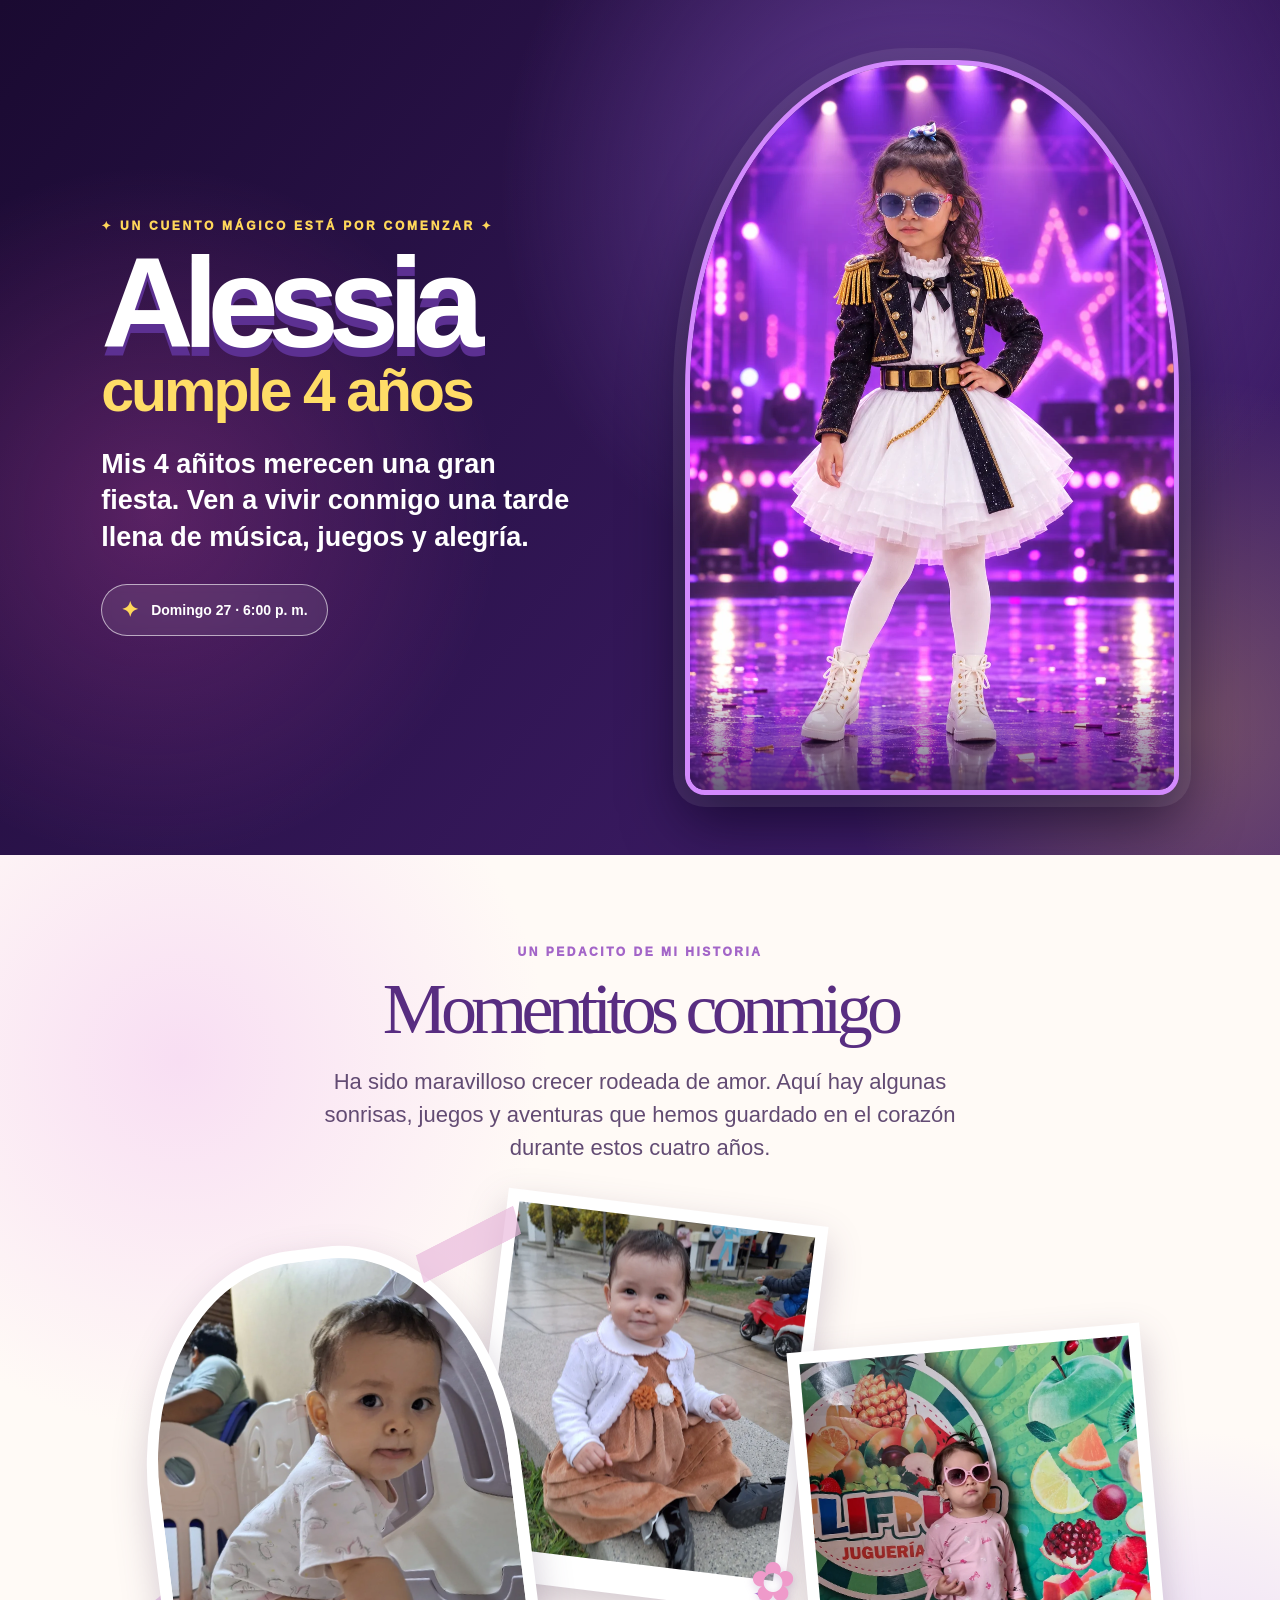
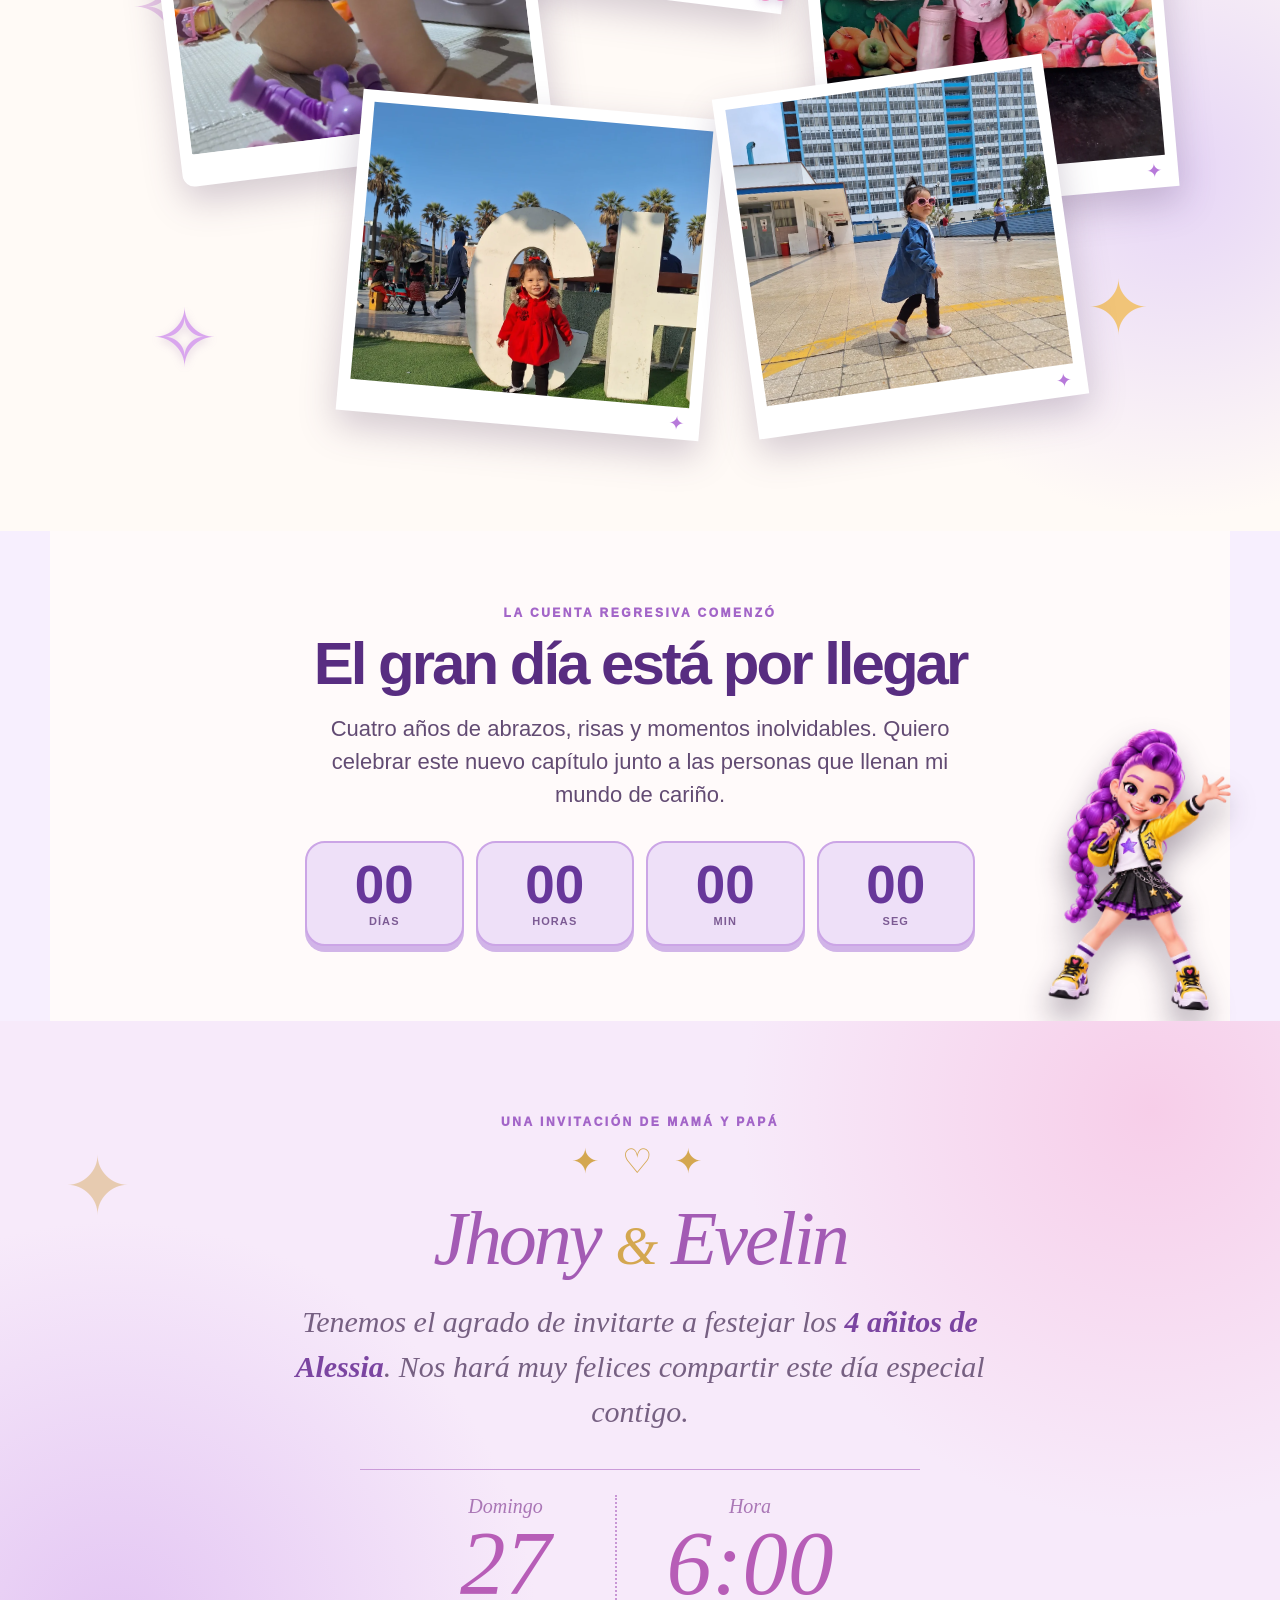
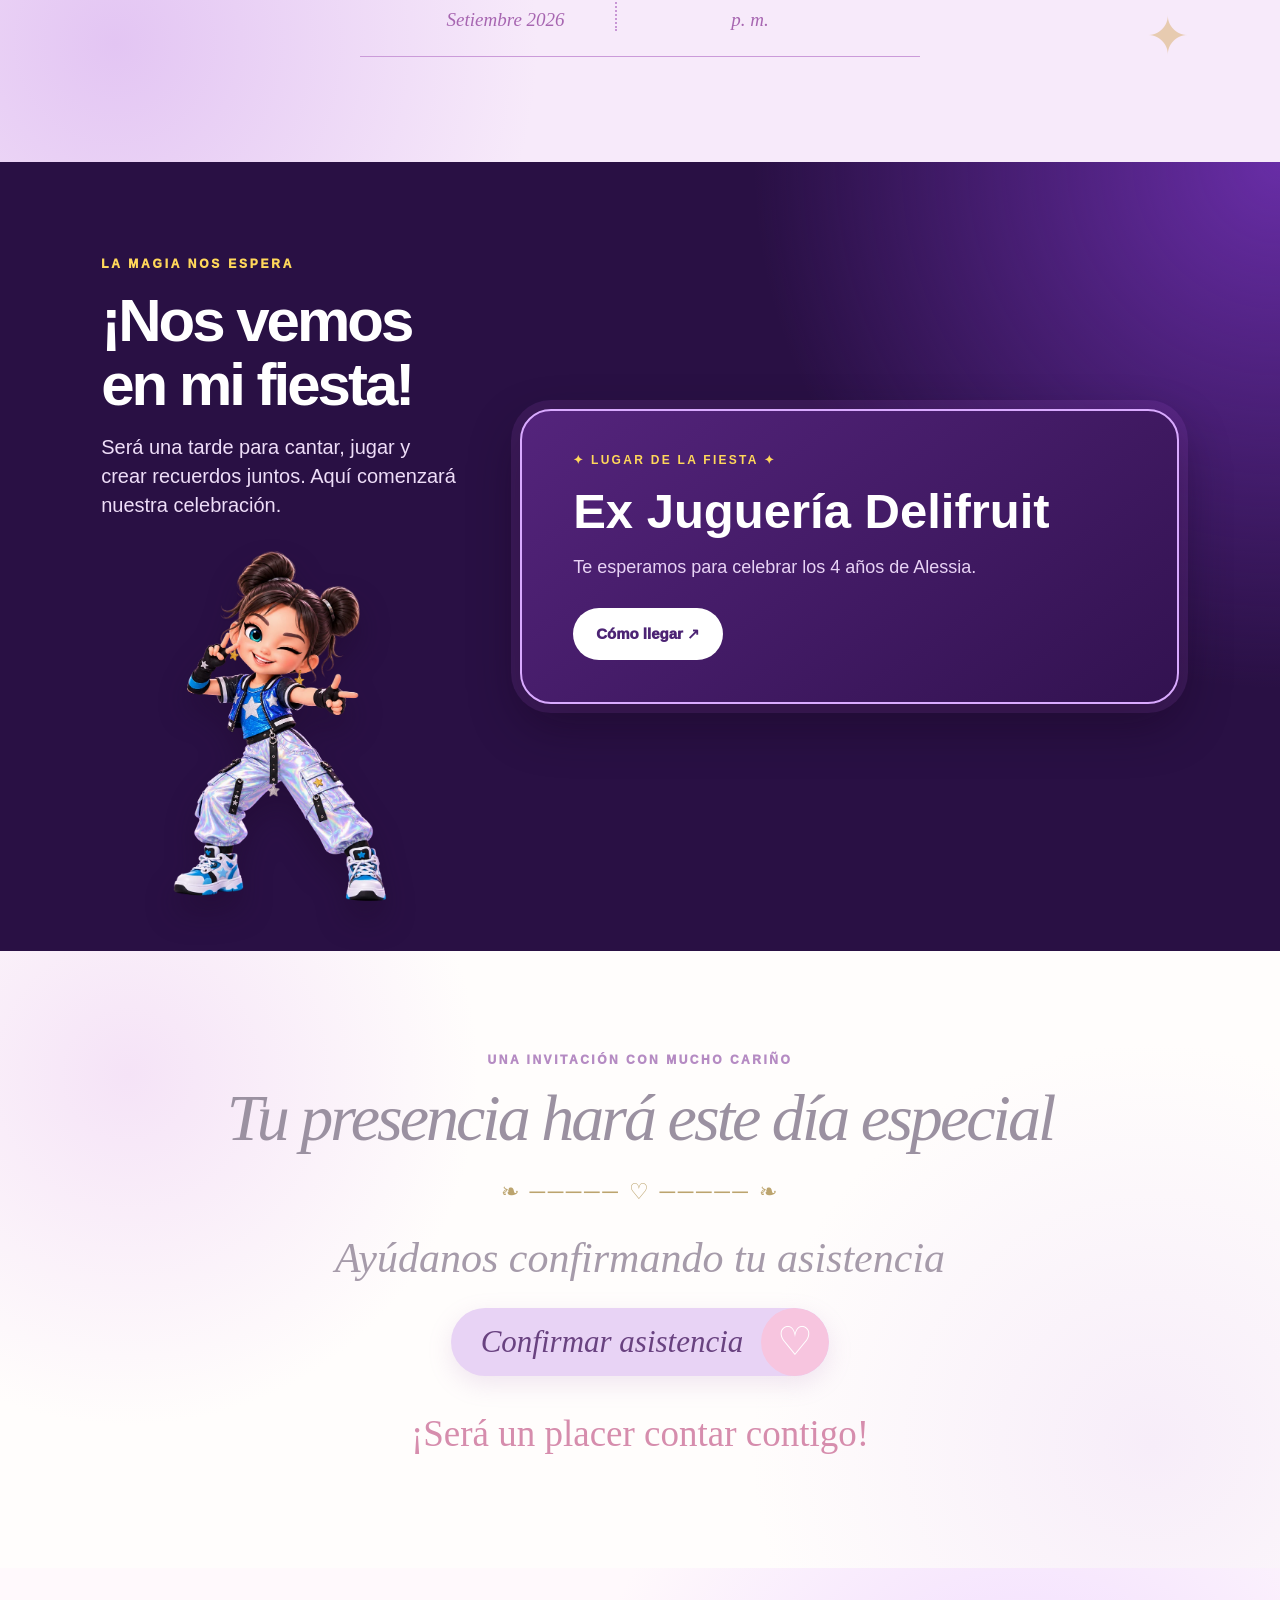
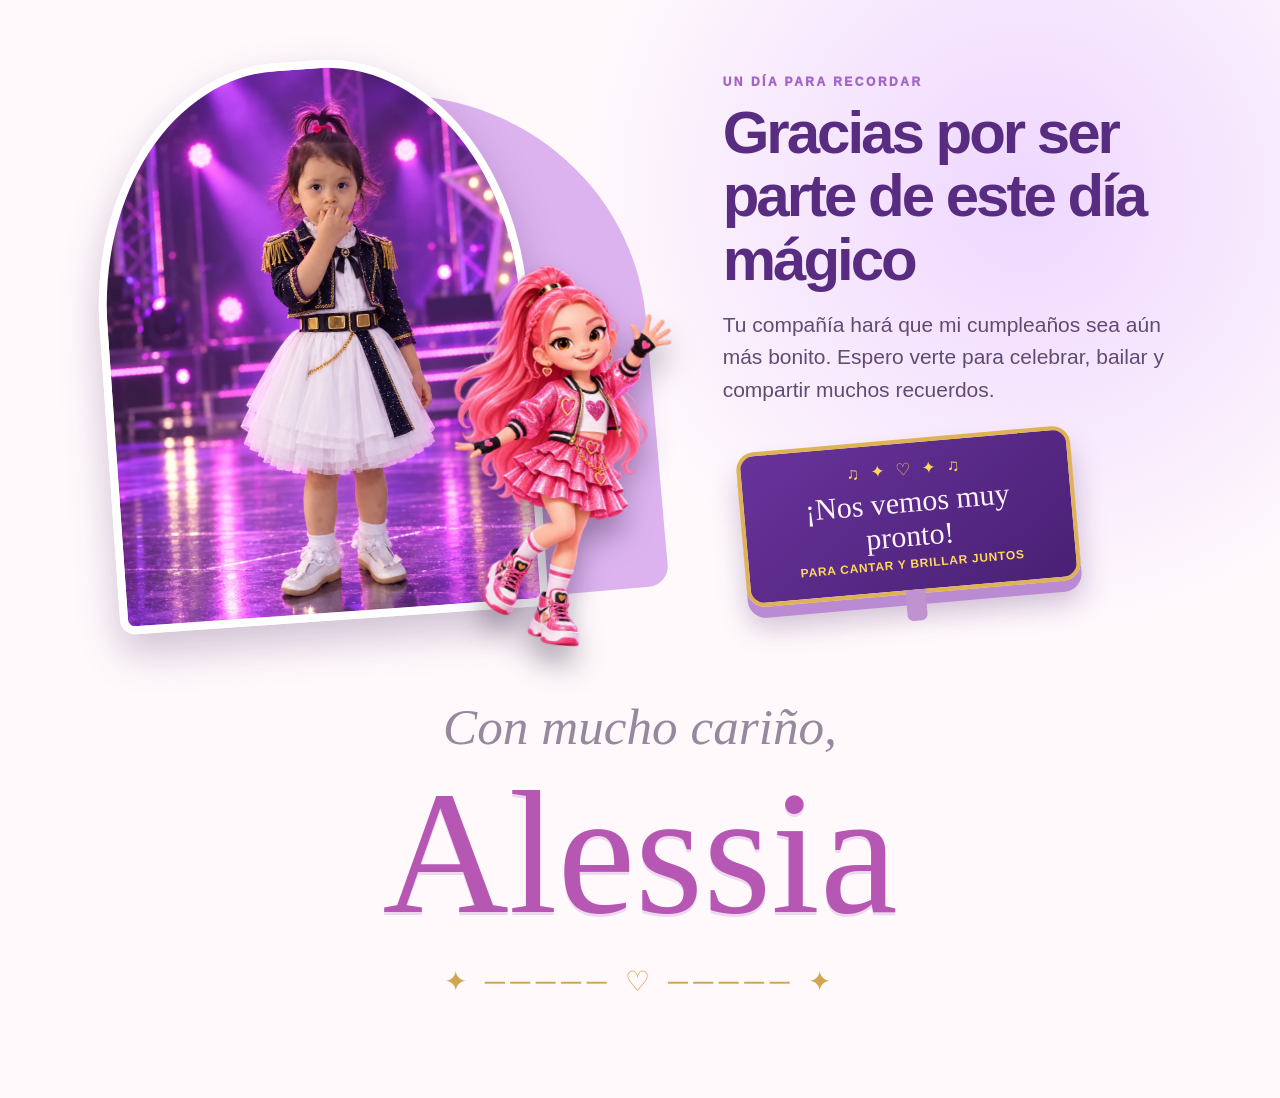
==== invitacion.html @ 48c42941 "Publicar invitación de Alessia" ====
<!doctype html>
<html lang="es">
<head>
  <meta charset="utf-8">
  <meta name="viewport" content="width=device-width, initial-scale=1, viewport-fit=cover">
  <meta name="theme-color" content="#17092e">
  <meta name="robots" content="noindex,nofollow">
  <meta name="description" content="Celebra los 4 años de Alessia el domingo 27 de setiembre a las 6:00 p. m.">
  <title>Alessia cumple 4 · Invitación</title>
  <link rel="stylesheet" href="styles.css">
</head>
<body class="invitation-page">
  <main class="site">
    <header class="invite-hero">
      <div class="wrap hero-inner">
        <div class="hero-text">
          <span class="overline">✦ Un cuento mágico está por comenzar ✦</span>
          <h1>Alessia<span>cumple 4 años</span></h1>
          <p>Mis 4 añitos merecen una gran fiesta. Ven a vivir conmigo una tarde llena de música, juegos y alegría.</p>
          <div class="hero-date"><span aria-hidden="true">✦</span> Domingo 27 · 6:00 p. m.</div>
        </div>
        <div class="hero-photo">
          <img src="assets/alessia-portada.webp" alt="Alessia vestida para su fiesta con chaqueta negra y dorada y falda blanca">
          <span class="hero-spark one" aria-hidden="true">✧</span><span class="hero-spark two" aria-hidden="true">✦</span>
        </div>
      </div>
    </header>




    <section class="moments-section" aria-labelledby="moments-title">
      <div class="wrap">
        <span class="section-tag">Un pedacito de mi historia</span>
        <h2 id="moments-title">Momentitos conmigo</h2>
        <p class="lead">Ha sido maravilloso crecer rodeada de amor. Aquí hay algunas sonrisas, juegos y aventuras que hemos guardado en el corazón durante estos cuatro años.</p>
        <div class="scrapbook">
          <span class="tape" aria-hidden="true"></span><span class="sticker one" aria-hidden="true">✿</span><span class="sticker two" aria-hidden="true">✧</span>
          <button class="shot" type="button" aria-label="Ampliar momento 1"><img src="assets/momento-1.webp" alt="Alessia de bebé jugando" loading="lazy"></button>
          <button class="shot" type="button" aria-label="Ampliar momento 2"><img src="assets/momento-2.webp" alt="Alessia sonriendo de pequeña" loading="lazy"></button>
          <button class="shot" type="button" aria-label="Ampliar momento 3"><img src="assets/momento-3.webp" alt="Alessia con gafas rosas" loading="lazy"></button>
          <button class="shot" type="button" aria-label="Ampliar momento 4"><img src="assets/momento-4.webp" alt="Alessia con abrigo rojo" loading="lazy"></button>
          <button class="shot" type="button" aria-label="Ampliar momento 5"><img src="assets/momento-5.webp" alt="Alessia caminando con gafas rosas" loading="lazy"></button>
        </div>
      </div>
    </section>
    <section class="intro-section wrap" aria-labelledby="intro-title">
      <span class="section-tag">La cuenta regresiva comenzó</span>
      <h2 id="intro-title">El gran día está por llegar</h2>
      <p class="lead">Cuatro años de abrazos, risas y momentos inolvidables. Quiero celebrar este nuevo capítulo junto a las personas que llenan mi mundo de cariño.</p>
      <div class="countdown" id="countdown" aria-label="Cuenta regresiva para la fiesta">
        <div class="time-box"><strong id="days">00</strong><small>Días</small></div>
        <div class="time-box"><strong id="hours">00</strong><small>Horas</small></div>
        <div class="time-box"><strong id="minutes">00</strong><small>Min</small></div>
        <div class="time-box"><strong id="seconds">00</strong><small>Seg</small></div>
      </div>
      <img class="warrior warrior-purple" src="assets/guerrera-morada.webp" alt="Guerrera K-pop de niña con trenza morada y chaqueta amarilla" loading="lazy">
    </section>
    <section class="family-section" aria-labelledby="family-title">
      <div class="wrap family-inner">
        <span class="section-tag">Una invitación de mamá y papá</span>
        <div class="family-emblem" aria-hidden="true">✦ ♡ ✦</div>
        <h2 id="family-title">Jhony <span>&amp;</span> Evelin</h2>
        <p>Tenemos el agrado de invitarte a festejar los <strong>4 añitos de Alessia</strong>. Nos hará muy felices compartir este día especial contigo.</p>
        <div class="family-event" aria-label="Domingo 27 de setiembre de 2026 a las 6 de la tarde">
          <div><small>Domingo</small><strong>27</strong><span>Setiembre 2026</span></div>
          <i aria-hidden="true"></i>
          <div><small>Hora</small><strong>6:00</strong><span>p. m.</span></div>
        </div>
      </div>
    </section>
    <section class="details-section" aria-labelledby="details-title">
      <div class="wrap details-grid">
        <div class="details-title">
          <span class="overline">La magia nos espera</span>
          <h2 id="details-title">¡Nos vemos en mi fiesta!</h2>
          <p>Será una tarde para cantar, jugar y crear recuerdos juntos. Aquí comenzará nuestra celebración.</p>
          <img class="warrior warrior-blue" src="assets/guerrera-azul.webp" alt="Guerrera K-pop de niña con dos moños y ropa azul" loading="lazy">
        </div>
        <div class="event-card">
          <span class="event-card-tag">✦ Lugar de la fiesta ✦</span>
          <h3>Ex Juguería Delifruit</h3>
          <p>Te esperamos para celebrar los 4 años de Alessia.</p>
          <a class="btn btn-map" href="https://maps.app.goo.gl/7Awkzd8nzFdAKbxn6" target="_blank" rel="noopener noreferrer">Cómo llegar ↗</a>
        </div>
      </div>
    </section>
    <section class="rsvp-section" aria-labelledby="rsvp-title">
      <div class="wrap">
        <span class="section-tag">Una invitación con mucho cariño</span>
        <h2 id="rsvp-title">Tu presencia hará este día especial</h2>
        <div class="rsvp-ornament" aria-hidden="true">❧ ───── ♡ ───── ❧</div>
        <p class="rsvp-request">Ayúdanos confirmando tu asistencia</p>
        <a class="btn btn-rsvp" href="https://wa.me/51922124155?text=Hola%2C%20confirmo%20mi%20asistencia%20al%20cumplea%C3%B1os%20de%20Alessia%20el%2027%20de%20setiembre%20a%20las%206%3A00%20p.%20m." target="_blank" rel="noopener noreferrer"><span>Confirmar asistencia</span><span class="rsvp-icon" aria-hidden="true">♡</span></a>
        <p class="rsvp-closing">¡Será un placer contar contigo!</p>
      </div>
    </section>
    <section class="farewell-section" aria-labelledby="farewell-title">
      <div class="wrap farewell-grid">
        <div class="farewell-visual">
          <img class="farewell-photo" src="assets/alessia-despedida.webp" alt="Alessia con su vestido de fiesta en un escenario de luces moradas" loading="lazy">
          <img class="warrior warrior-pink" src="assets/guerrera-rosa.webp" alt="Guerrera K-pop de niña de cabello rosa saludando junto a Alessia" loading="lazy">
        </div>
        <div class="farewell-copy">
          <span class="section-tag">Un día para recordar</span>
          <h2 id="farewell-title">Gracias por ser parte de este día mágico</h2>
          <p>Tu compañía hará que mi cumpleaños sea aún más bonito. Espero verte para celebrar, bailar y compartir muchos recuerdos.</p>
          <div class="fan-sign" aria-label="Letrero de fan: ¡Nos vemos muy pronto para cantar y brillar!">
            <span aria-hidden="true">♫ ✦ ♡ ✦ ♫</span>
            <strong>¡Nos vemos muy pronto!</strong>
            <small>Para cantar y brillar juntos</small>
          </div>
        </div>
      </div>
      <div class="farewell-signature wrap">
        <span>Con mucho cariño,</span>
        <strong>Alessia</strong>
        <div aria-hidden="true">✦ ───── ♡ ───── ✦</div>
      </div>
    </section>
  </main>
  <div class="lightbox" id="lightbox" role="dialog" aria-modal="true" aria-label="Foto ampliada"><button type="button" aria-label="Cerrar foto">×</button><img alt=""></div>
  <script src="invitation.js"></script>
</body>
</html>
---- styles.css ----
:root{--night:#17092e;--plum:#452071;--violet:#7945c9;--lilac:#b99ade;--pink:#f674c8;--gold:#ffd75a;--paper:#fffaf8;--ink:#352044}
*{box-sizing:border-box}
html{scroll-behavior:smooth}
body{margin:0;font-family:Trebuchet MS,Segoe UI,Arial,sans-serif}
button,a{-webkit-tap-highlight-color:transparent}
button{font:inherit}
img{display:block;max-width:100%}
a{color:inherit}
.script{font-family:Segoe Script,Brush Script MT,cursive;font-weight:400;letter-spacing:-.04em}

/* A separate, full-screen envelope cover. */
.cover-page{color:var(--ink);background:#f8efff}
.cover{min-height:100svh;display:flex;flex-direction:column;justify-content:center;align-items:center;position:relative;isolation:isolate;overflow:hidden;text-align:center;padding:48px 20px 32px;background:radial-gradient(circle at 15% 20%,#fff 0,transparent 30%),radial-gradient(circle at 90% 80%,#e8d3fb 0,transparent 38%),#f7effc}
.cover::before,.cover::after{content:"✦";position:absolute;color:#cda3ec;font-size:clamp(38px,6vw,80px);opacity:.55;z-index:-1}.cover::before{left:5%;top:18%}.cover::after{right:7%;bottom:17%;font-size:clamp(28px,5vw,60px)}
.cover-head{position:relative;z-index:3;margin:0 0 clamp(20px,4vh,45px)}
.cover-head .eyebrow{font-size:12px;text-transform:uppercase;letter-spacing:.26em;color:#8b5ead;font-weight:900}
.cover-head h1{font-size:clamp(50px,8vw,96px);line-height:1.05;color:#8051ad;margin:12px 0 0;text-shadow:0 3px 0 #fff}
.cover-head h1 span{display:block;color:#a25ac8}
.envelope-button{border:0;background:transparent;padding:0;width:min(76vw,470px);height:min(57vw,345px);min-height:245px;max-height:345px;position:relative;cursor:pointer;perspective:1000px;filter:drop-shadow(0 21px 20px #63368a3d)}
.letter{position:absolute;z-index:2;left:13%;right:13%;top:5%;height:80%;border-radius:12px;background:var(--paper);padding:8px 8px 17px;box-shadow:0 4px 14px #42196633;transition:transform .65s ease;overflow:hidden}
.letter img{width:100%;height:77%;object-fit:cover;object-position:center 22%;border-radius:7px}
.letter strong{display:block;font-size:clamp(20px,4vw,28px);font-weight:1000;color:var(--plum);margin-top:5px}.letter strong b{color:#e453ad}
.envelope-back{position:absolute;z-index:1;left:0;right:0;bottom:0;height:66%;border-radius:10px;background:linear-gradient(145deg,#dab8f3,#aa74dd);border:2px solid #a369d6}
.envelope-front{position:absolute;z-index:4;left:0;right:0;bottom:0;height:66%;border-radius:0 0 10px 10px;background:linear-gradient(140deg,#d1a4ed 49.8%,transparent 50%) left/50% 100% no-repeat,linear-gradient(220deg,#c38ce7 49.8%,transparent 50%) right/50% 100% no-repeat,linear-gradient(0deg,#b376df,#d0a5f0);clip-path:polygon(0 0,50% 48%,100% 0,100% 100%,0 100%);border-bottom:2px solid #9c58ce}
.envelope-flap{position:absolute;z-index:5;left:0;right:0;bottom:27%;height:40%;background:#e4c2f7;clip-path:polygon(0 0,100% 0,50% 100%);transform-origin:top;transition:transform .55s ease,z-index .2s}
.seal{position:absolute;z-index:6;left:50%;bottom:21%;transform:translateX(-50%);width:58px;height:58px;border-radius:50%;display:grid;place-items:center;background:linear-gradient(145deg,#ffdf75,#ffb63d);color:#7849a4;border:3px solid #fff4cf;font-size:31px;box-shadow:0 4px 10px #7b3eaa65;transition:opacity .25s}
.envelope-button:hover .letter,.envelope-button:focus-visible .letter{transform:translateY(-14px)}
.envelope-button.opening .envelope-flap{transform:rotateX(175deg);z-index:0}.envelope-button.opening .letter{transform:translateY(-110px)}.envelope-button.opening .seal{opacity:0}
.cover-prompt{font-size:clamp(20px,3vw,30px);color:#8c69a4;margin:30px 0 0}.cover-foot{font-size:13px;letter-spacing:.12em;text-transform:uppercase;color:#a177bc;margin:16px 0 0}

/* Invitation page. */
.invitation-page{background:#f7effe;color:var(--ink)}
.site{overflow:hidden}
.wrap{max-width:1180px;margin:auto;padding-left:clamp(20px,4vw,54px);padding-right:clamp(20px,4vw,54px)}
.invite-hero{min-height:690px;background:radial-gradient(circle at 72% 22%,#68409b 0,transparent 37%),linear-gradient(130deg,#1a0a31,#452073);color:#fff;position:relative;isolation:isolate;overflow:hidden}
.invite-hero::before{content:"";position:absolute;inset:0;background:radial-gradient(circle at 12% 60%,#e451ba44 0,transparent 28%),radial-gradient(circle at 93% 85%,#ffd65b44 0,transparent 25%);z-index:-1}
.hero-inner{min-height:690px;display:grid;grid-template-columns:minmax(0,1fr) minmax(330px,.95fr);align-items:center;gap:clamp(20px,5vw,85px);padding-top:60px;padding-bottom:60px}
.hero-text{position:relative;z-index:2}
.overline{display:block;color:var(--gold);font-size:12px;font-weight:1000;letter-spacing:.23em;text-transform:uppercase;margin-bottom:18px}
.hero-text h1{font-size:clamp(68px,10vw,134px);line-height:.82;letter-spacing:-.085em;margin:0 0 20px;text-shadow:0 9px 0 #5c3092}
.hero-text h1 span{display:block;font-size:.46em;letter-spacing:-.05em;line-height:1.18;color:#ffdd67;text-shadow:none}
.hero-text p{font-size:clamp(19px,2.3vw,27px);font-weight:800;line-height:1.35;max-width:480px;margin:0 0 29px}
.hero-date{display:inline-flex;gap:12px;align-items:center;border:1px solid #ffffff99;border-radius:999px;padding:13px 19px;background:#ffffff16;backdrop-filter:blur(5px);font-weight:900;font-size:14px}
.hero-date span{color:var(--gold);font-size:21px}
.hero-photo{position:relative;align-self:stretch;min-height:560px;border-radius:45% 45% 20px 20px;overflow:hidden;border:5px solid #d38afd;box-shadow:0 0 0 12px #ffffff14,0 25px 60px #09021caa}
.hero-photo img{width:100%;height:100%;object-fit:cover;object-position:center 21%}
.hero-photo::after{content:"";position:absolute;inset:auto 0 0;height:15%;background:linear-gradient(transparent,#1b0b33aa)}
.hero-spark{position:absolute;color:var(--gold);font-size:56px;filter:drop-shadow(0 0 12px #ffc843);z-index:3}.hero-spark.one{top:5%;right:-3%}.hero-spark.two{bottom:7%;left:-7%;font-size:33px}
.intro-section{padding-top:75px;padding-bottom:75px;text-align:center;background:#fffafa;position:relative;isolation:isolate}
.intro-section>*:not(.warrior){position:relative;z-index:1}
.section-tag{display:block;text-transform:uppercase;letter-spacing:.21em;color:#a365c8;font-size:12px;font-weight:1000;margin-bottom:12px}
h2{font-size:clamp(37px,5vw,60px);line-height:1.06;letter-spacing:-.05em;margin:0 0 17px;color:#582d81}
.lead{font-size:clamp(17px,2vw,22px);line-height:1.5;max-width:650px;margin:0 auto 30px;color:#624b73}
.countdown{max-width:670px;display:grid;grid-template-columns:repeat(4,1fr);gap:12px;margin:30px auto 0}
.time-box{background:#eee0f8;border:2px solid #cba5e6;border-radius:20px;padding:15px 6px;box-shadow:0 6px 0 #d1b4e8}.time-box strong{display:block;font-size:clamp(32px,5vw,53px);line-height:1;font-variant-numeric:tabular-nums;color:#67379a}.time-box small{font-size:11px;text-transform:uppercase;letter-spacing:.1em;font-weight:900;color:#7c5b94}
.details-section{padding-top:95px;padding-bottom:95px;background:radial-gradient(circle at right top,#682da6 0,transparent 35%),#291044;color:white}
.details-grid{display:grid;grid-template-columns:.7fr 1.3fr;gap:clamp(25px,5vw,80px);align-items:center}
.details-title h2{color:white}.details-title p{font-size:20px;line-height:1.45;color:#eeddf8;margin:0}
.warrior{display:block;object-fit:contain;filter:drop-shadow(0 18px 15px #1b08265c)}
.warrior-purple{position:absolute;width:190px;right:0;bottom:12px;z-index:0;transform:rotate(5deg)}
.warrior-blue{width:min(100%,275px);max-height:360px;margin:26px auto -50px;object-position:bottom}
.event-card{position:relative;padding:42px clamp(25px,4vw,55px);border:2px solid #d9aaff;border-radius:31px;background:linear-gradient(145deg,#54247c,#321250);box-shadow:0 0 0 9px #d16bff1b,0 20px 50px #15051f77}
.event-card-tag{display:block;color:var(--gold);font-size:12px;letter-spacing:.19em;text-transform:uppercase;font-weight:900;margin-bottom:17px}.event-card h3{font-size:clamp(29px,4vw,49px);line-height:1.12;margin:0 0 16px;color:white}.event-card p{font-size:18px;line-height:1.5;color:#e8d3f5;margin:0 0 27px}
.btn{display:inline-flex;align-items:center;justify-content:center;min-height:52px;border-radius:999px;padding:13px 23px;font-size:15px;font-weight:1000;text-decoration:none;border:0;cursor:pointer;transition:transform .2s,box-shadow .2s}.btn:hover{transform:translateY(-3px)}.btn-map{background:#ffffff;color:#4c2474}.btn-rsvp{background:#e8d3f5;color:#694280;box-shadow:0 8px 24px #aa79b62e;font-family:Georgia,serif;font-style:italic;font-size:clamp(20px,2.5vw,31px);font-weight:400;gap:18px;min-height:68px;padding:0 0 0 30px;overflow:hidden}
.moments-section{padding-top:90px;padding-bottom:105px;background:radial-gradient(circle at 14% 16%,#f8def3 0,transparent 24%),radial-gradient(circle at 92% 72%,#e6d5f6 0,transparent 23%),#fffaf6;text-align:center}
.moments-section h2{font-family:Segoe Script,Brush Script MT,cursive;font-size:clamp(43px,6vw,72px);font-weight:400;letter-spacing:-.08em}.moments-section .lead{margin-bottom:26px}
.scrapbook{position:relative;max-width:1040px;height:820px;margin:42px auto 0}
.scrapbook::before{content:"✧";position:absolute;left:1%;top:42%;font-size:100px;color:#d393dd;opacity:.45}.scrapbook::after{content:"✦";position:absolute;right:1%;bottom:9%;font-size:75px;color:#f2bd59;opacity:.8}
.shot{position:absolute;display:block;border:0;background:white;padding:12px 12px 32px;box-shadow:0 15px 36px #563d6442;cursor:pointer;transition:transform .25s,box-shadow .25s;z-index:1}
.shot:hover{z-index:7;box-shadow:0 24px 40px #3f215d55}
.shot img{width:100%;height:100%;object-fit:cover;object-position:center 25%}
.shot::after{content:"✦";position:absolute;right:15px;bottom:5px;font-size:19px;color:#b779da}
.shot:nth-of-type(1){left:3%;top:5%;width:36%;height:520px;border-radius:45% 45% 12px 12px;transform:rotate(-7deg);z-index:3}.shot:nth-of-type(1) img{border-radius:45% 45% 2px 2px;object-position:67% 45%}.shot:nth-of-type(1):hover{transform:rotate(-3deg) scale(1.03)}
.shot:nth-of-type(2){left:35%;top:0;width:31%;height:390px;transform:rotate(7deg);z-index:2}.shot:nth-of-type(2):hover{transform:rotate(3deg) scale(1.04)}
.shot:nth-of-type(3){right:0;top:16%;width:34%;height:465px;transform:rotate(-5deg);z-index:4}.shot:nth-of-type(3):hover{transform:rotate(-1deg) scale(1.03)}
.shot:nth-of-type(4){left:22%;bottom:0;width:35%;height:322px;transform:rotate(5deg);z-index:5}.shot:nth-of-type(4):hover{transform:rotate(1deg) scale(1.04)}
.shot:nth-of-type(5){right:9%;bottom:1%;width:32%;height:343px;transform:rotate(-8deg);z-index:6}.shot:nth-of-type(5):hover{transform:rotate(-4deg) scale(1.04)}
.tape{position:absolute;width:115px;height:29px;background:#e9b9dcad;z-index:8;transform:rotate(-27deg);left:28%;top:3%;clip-path:polygon(5% 0,100% 0,95% 100%,0 100%)}
.sticker{position:absolute;z-index:8;font-size:55px;color:#ef9aca;filter:drop-shadow(0 3px 4px #7f4f9b3b)}.sticker.one{top:42%;right:35%}.sticker.two{bottom:5%;left:3%;color:#d9a6ee;font-size:80px}
.family-section{padding:94px 0 105px;text-align:center;background:radial-gradient(circle at 9% 84%,#e3c5f3,transparent 32%),radial-gradient(circle at 90% 12%,#f7cee9,transparent 31%),#f7eafa;position:relative;overflow:hidden}
.family-section::before,.family-section::after{content:"✦";position:absolute;color:#d5a658;opacity:.45;font-size:80px}.family-section::before{left:5%;top:16%}.family-section::after{right:7%;bottom:13%;font-size:52px}
.family-inner{max-width:900px;position:relative;z-index:1}.family-emblem{color:#d4a750;font-size:34px;letter-spacing:.19em;margin:11px 0 17px}.family-section h2{font-family:Georgia,serif;font-size:clamp(44px,6vw,76px);font-style:italic;font-weight:400;color:#a35bb4;letter-spacing:-.04em;margin-bottom:20px}.family-section h2 span{color:#d4a750;font-size:.72em}.family-section p{font:italic clamp(20px,2.6vw,30px)/1.5 Georgia,serif;color:#766082;max-width:740px;margin:0 auto 35px}.family-section p strong{color:#7b45a1;font-weight:600}
.family-event{display:flex;justify-content:center;align-items:stretch;gap:clamp(20px,4vw,50px);max-width:560px;margin:auto;padding:25px 30px;border-top:1px solid #cb9bd9;border-bottom:1px solid #cb9bd9;color:#864ba1}.family-event>div{min-width:0;display:grid;align-content:start;justify-items:center}.family-event small{font:italic 20px Georgia,serif;color:#aa77b6}.family-event strong{font:italic clamp(59px,8vw,91px)/1 Georgia,serif;color:#b75db7}.family-event span{font:italic 19px Georgia,serif;color:#a766b1}.family-event i{border-left:2px dotted #c897d5;align-self:stretch}
.rsvp-section{background:radial-gradient(circle at 10% 20%,#f5e3f7,transparent 28%),radial-gradient(circle at 90% 80%,#f7edf9,transparent 32%),#fffdfc;color:#766d7c;text-align:center;padding-top:102px;padding-bottom:110px}.rsvp-section h2{font-family:Georgia,serif;font-size:clamp(38px,5.4vw,66px);font-style:italic;font-weight:400;line-height:1.18;color:#9b91a1;max-width:870px;margin:0 auto 22px;letter-spacing:-.045em}.rsvp-section .section-tag{color:#b58bc3}.rsvp-ornament{color:#bca46e;letter-spacing:.12em;font-family:Georgia,serif;font-size:22px;margin:18px 0 26px}.rsvp-request{font:italic clamp(26px,3.6vw,42px)/1.3 Georgia,serif;color:#a69baa;max-width:700px;margin:0 auto 22px}.rsvp-invite{font:17px/1.6 Georgia,serif;color:#8a788f;max-width:580px;margin:0 auto 28px}.rsvp-section .btn{min-width:320px}.rsvp-icon{display:grid;place-items:center;background:#f7c5df;border-radius:50%;width:68px;height:68px;color:white;font:40px/1 Georgia,serif}.rsvp-closing{font-family:Segoe Script,Brush Script MT,cursive;color:#d68dad;font-size:clamp(25px,3vw,37px);line-height:1.3;margin:34px 0 0}.rsvp-note{font-size:13px;color:#ad9aaa;margin:16px 0 0}
.farewell-section{padding:88px 0 100px;background:radial-gradient(circle at 80% 20%,#efd7ff,transparent 33%),#fff9fc;overflow:hidden}
.farewell-grid{display:grid;grid-template-columns:1.1fr .9fr;gap:clamp(24px,5vw,75px);align-items:center}
.farewell-visual{position:relative;min-height:570px;display:flex;align-items:center}
.farewell-visual::before{content:"";position:absolute;inset:7% 2% 3% 3%;border-radius:48% 48% 20px 20px;background:#dcb3ef;transform:rotate(-5deg)}
.farewell-photo{position:relative;width:77%;height:560px;object-fit:cover;object-position:center top;border:8px solid #fff;border-radius:45% 45% 15px 15px;box-shadow:0 18px 40px #4a236344;transform:rotate(-4deg)}
.warrior-pink{position:absolute;width:46%;max-height:400px;right:-3%;bottom:-20px;z-index:2;transform:rotate(7deg)}
.farewell-copy p{font-size:21px;line-height:1.55;color:#624b73;margin:0 0 26px}
.fan-sign{position:relative;display:grid;justify-items:center;gap:5px;width:min(100%,335px);margin:33px 0 12px 18px;padding:16px 20px 19px;border:4px solid #dfb355;border-radius:18px;background:linear-gradient(145deg,#68339b,#492074);box-shadow:0 11px 0 #ba8bd3,0 21px 28px #4b236344;transform:rotate(-5deg);text-align:center;color:#fff;isolation:isolate}.fan-sign::after{content:"";position:absolute;z-index:-1;left:calc(50% - 10px);top:100%;width:20px;height:31px;background:#bf93cf;border-radius:0 0 6px 6px}.fan-sign span{color:#ffd75a;font-size:17px;letter-spacing:.19em}.fan-sign strong{font-family:Segoe Script,Brush Script MT,cursive;color:#fff4fc;font-weight:400;font-size:clamp(22px,2.5vw,30px);line-height:1.12}.fan-sign small{font-size:12px;font-weight:900;letter-spacing:.06em;color:#ffd75a;text-transform:uppercase}
.farewell-signature{text-align:center;padding-top:70px}.farewell-signature span{display:block;font:italic clamp(28px,4vw,55px)/1.2 Georgia,serif;color:#96899e}.farewell-signature strong{display:block;font-family:Segoe Script,Brush Script MT,cursive;font-size:clamp(78px,14vw,175px);line-height:1.1;font-weight:400;color:#b657b3;text-shadow:0 3px 0 #eed8ef}.farewell-signature div{font:clamp(18px,2.4vw,28px) Georgia,serif;letter-spacing:.2em;color:#d3a553;margin:15px 0 0}
.lightbox{position:fixed;inset:0;z-index:30;background:#0c0315ed;display:none;align-items:center;justify-content:center;padding:18px}.lightbox.open{display:flex}.lightbox img{max-height:87vh;max-width:100%;object-fit:contain;border-radius:8px}.lightbox button{position:absolute;right:16px;top:16px;width:44px;height:44px;border-radius:50%;border:0;background:#fff;color:#351649;font-size:25px;cursor:pointer}
@media(max-width:900px){.hero-inner{grid-template-columns:.9fr 1.1fr;gap:24px}.hero-text h1{font-size:clamp(64px,9vw,90px)}.hero-photo{min-height:500px}.details-grid{grid-template-columns:1fr}.details-title{text-align:center;max-width:600px;margin:auto}.event-card{max-width:650px;margin:auto}.warrior-blue{margin:20px auto 0;width:195px}.warrior-purple{width:130px;right:-20px;bottom:0}.farewell-grid{gap:20px}.farewell-visual{min-height:450px}.farewell-photo{height:450px}}
@media(max-width:640px){.cover{padding:35px 18px}.cover-head h1{font-size:clamp(49px,12vw,70px)}.envelope-button{width:min(90vw,440px);height:290px;min-height:0}.cover-prompt{margin-top:20px}.invite-hero{min-height:0}.hero-inner{min-height:0;display:flex;flex-direction:column-reverse;gap:0;padding:0}.hero-photo{width:100%;min-height:0;height:min(70svh,620px);border:0;border-radius:0;box-shadow:none}.hero-photo img{object-position:center 17%}.hero-photo::after{height:36%;background:linear-gradient(transparent,#200c3e)}.hero-spark{display:none}.hero-text{width:100%;margin-top:-90px;padding:0 22px 49px;text-align:center}.hero-text h1{font-size:clamp(67px,17vw,103px)}.hero-text h1 span{font-size:.43em}.hero-text p{font-size:20px;margin:0 auto 20px}.hero-date{font-size:12px}.intro-section,.details-section,.moments-section,.rsvp-section{padding-top:60px;padding-bottom:70px}.countdown{gap:7px}.time-box{padding:13px 3px;border-radius:14px}.time-box strong{font-size:29px}.time-box small{font-size:9px}.details-title p{font-size:18px}.event-card{padding:38px 22px 28px;margin-top:32px}.trio-badge{right:-8px;top:-32px;width:120px}.event-date strong{font-size:79px}.event-date span{font-size:15px}.event-row{font-size:18px}.scrapbook{display:grid;grid-template-columns:repeat(2,minmax(0,1fr));gap:12px;height:auto;margin:35px 8px 0;align-items:start}.scrapbook::before,.scrapbook::after{display:none}.shot,.shot:nth-of-type(n){position:relative;left:auto;right:auto;top:auto;bottom:auto;width:auto;height:auto;aspect-ratio:4/5;padding:8px 8px 25px;border-radius:3px}.shot img,.shot:nth-of-type(1) img{border-radius:0}.shot:nth-of-type(1){grid-column:1/-1;width:72%;aspect-ratio:4/4.8;justify-self:start;border-radius:45% 45% 3px 3px}.shot:nth-of-type(1) img{border-radius:45% 45% 0 0}.shot:nth-of-type(2){margin-top:-55px;justify-self:end;width:85%;z-index:4}.shot:nth-of-type(3){margin-top:20px}.shot:nth-of-type(4){margin-top:-30px}.shot:nth-of-type(5){margin-top:18px}.tape{width:68px;height:20px;left:60%;top:32%;}.sticker.one{top:51%;right:3%;font-size:35px}.sticker.two{bottom:24%;left:36%;font-size:43px}.rsvp-section .btn{min-width:0;width:100%;max-width:340px}}
@media(max-width:370px){.envelope-button{height:250px}.letter strong{font-size:19px}.hero-photo{height:62svh}.hero-text{margin-top:-75px}.event-date strong{font-size:65px}.trio-badge{width:105px}.shot:nth-of-type(1){width:82%}}
@media(prefers-reduced-motion:reduce){html{scroll-behavior:auto}.btn,.shot,.letter,.envelope-flap,.seal{transition:none}}
@media(min-width:641px){.cover-head{margin-bottom:20px}.cover-head h1{font-size:clamp(50px,7vw,80px)}.envelope-button{height:min(42vw,300px);min-height:210px}.cover-prompt{margin-top:18px}.cover-foot{margin-top:8px}}
@media(max-width:640px){
  .intro-section{padding-bottom:12px}
  .warrior-purple{position:relative;width:130px;height:180px;right:auto;bottom:auto;margin:12px 3% 0 auto;transform:rotate(7deg)}
  .warrior-blue{width:155px;height:205px;margin:22px auto -8px}
  .details-section{padding-top:60px}
  .event-card{margin-top:0}
  .family-section{padding:68px 0 72px}
  .family-section p{font-size:20px}
  .family-emblem{font-size:27px}
  .family-event{gap:18px;padding:22px 12px}
  .family-event small,.family-event span{font-size:15px}
  .family-event strong{font-size:58px}
  .rsvp-section{padding:72px 0 78px}
  .farewell-section{padding:65px 0 72px}
  .farewell-grid{display:flex;flex-direction:column;gap:25px;text-align:center}
  .farewell-visual{width:100%;min-height:0;height:440px;justify-content:center}
  .farewell-visual::before{inset:5% 9% 3% 7%}
  .farewell-photo{width:75%;height:420px;object-position:center 9%}
  .warrior-pink{width:43%;max-height:290px;right:0;bottom:0}
  .farewell-copy p{font-size:18px}
  .fan-sign{margin:32px auto 15px;width:min(90%,300px)}
  .fan-sign strong{font-size:25px}
  .farewell-signature{padding-top:48px}
  .farewell-signature strong{font-size:clamp(67px,17vw,95px)}
  .farewell-signature div{letter-spacing:.07em}
}
@media(max-width:370px){.farewell-visual{height:370px}.farewell-photo{height:360px}.warrior-pink{max-height:240px}.family-event{gap:11px}.family-event strong{font-size:51px}}
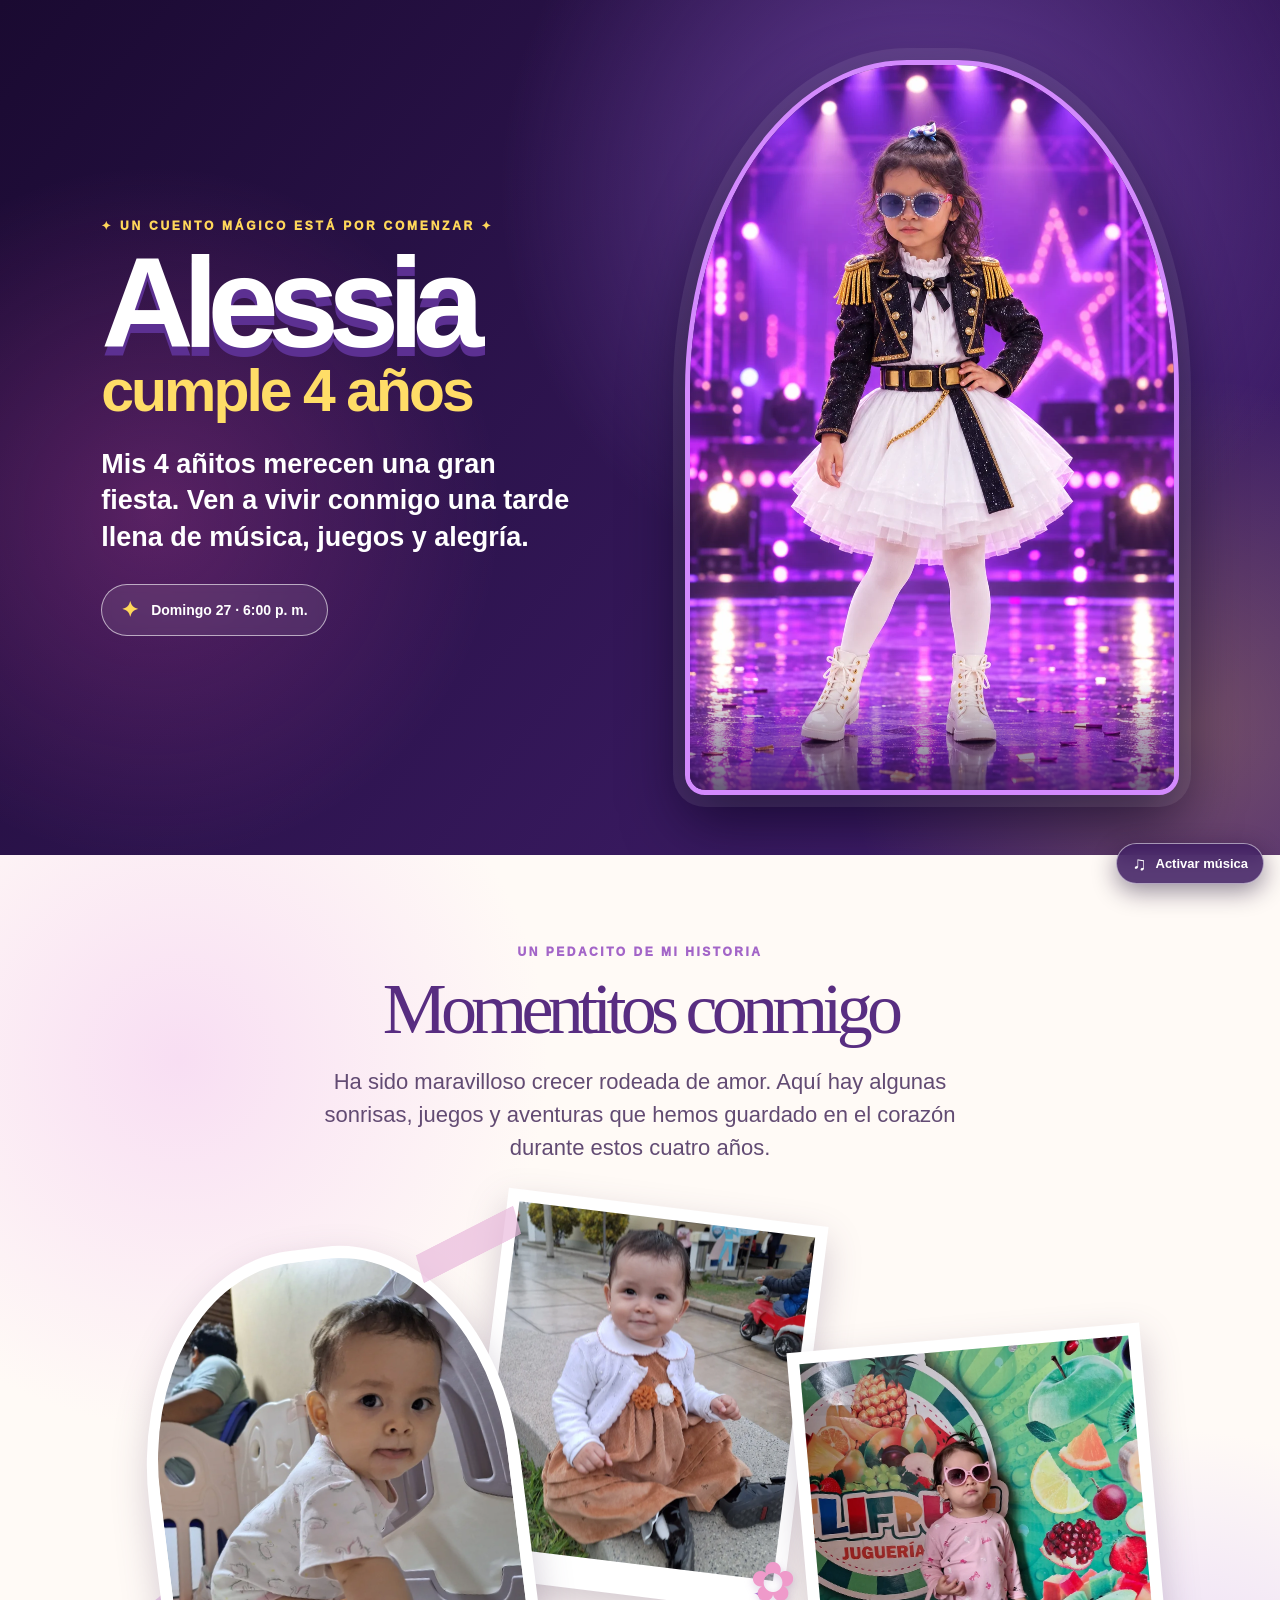
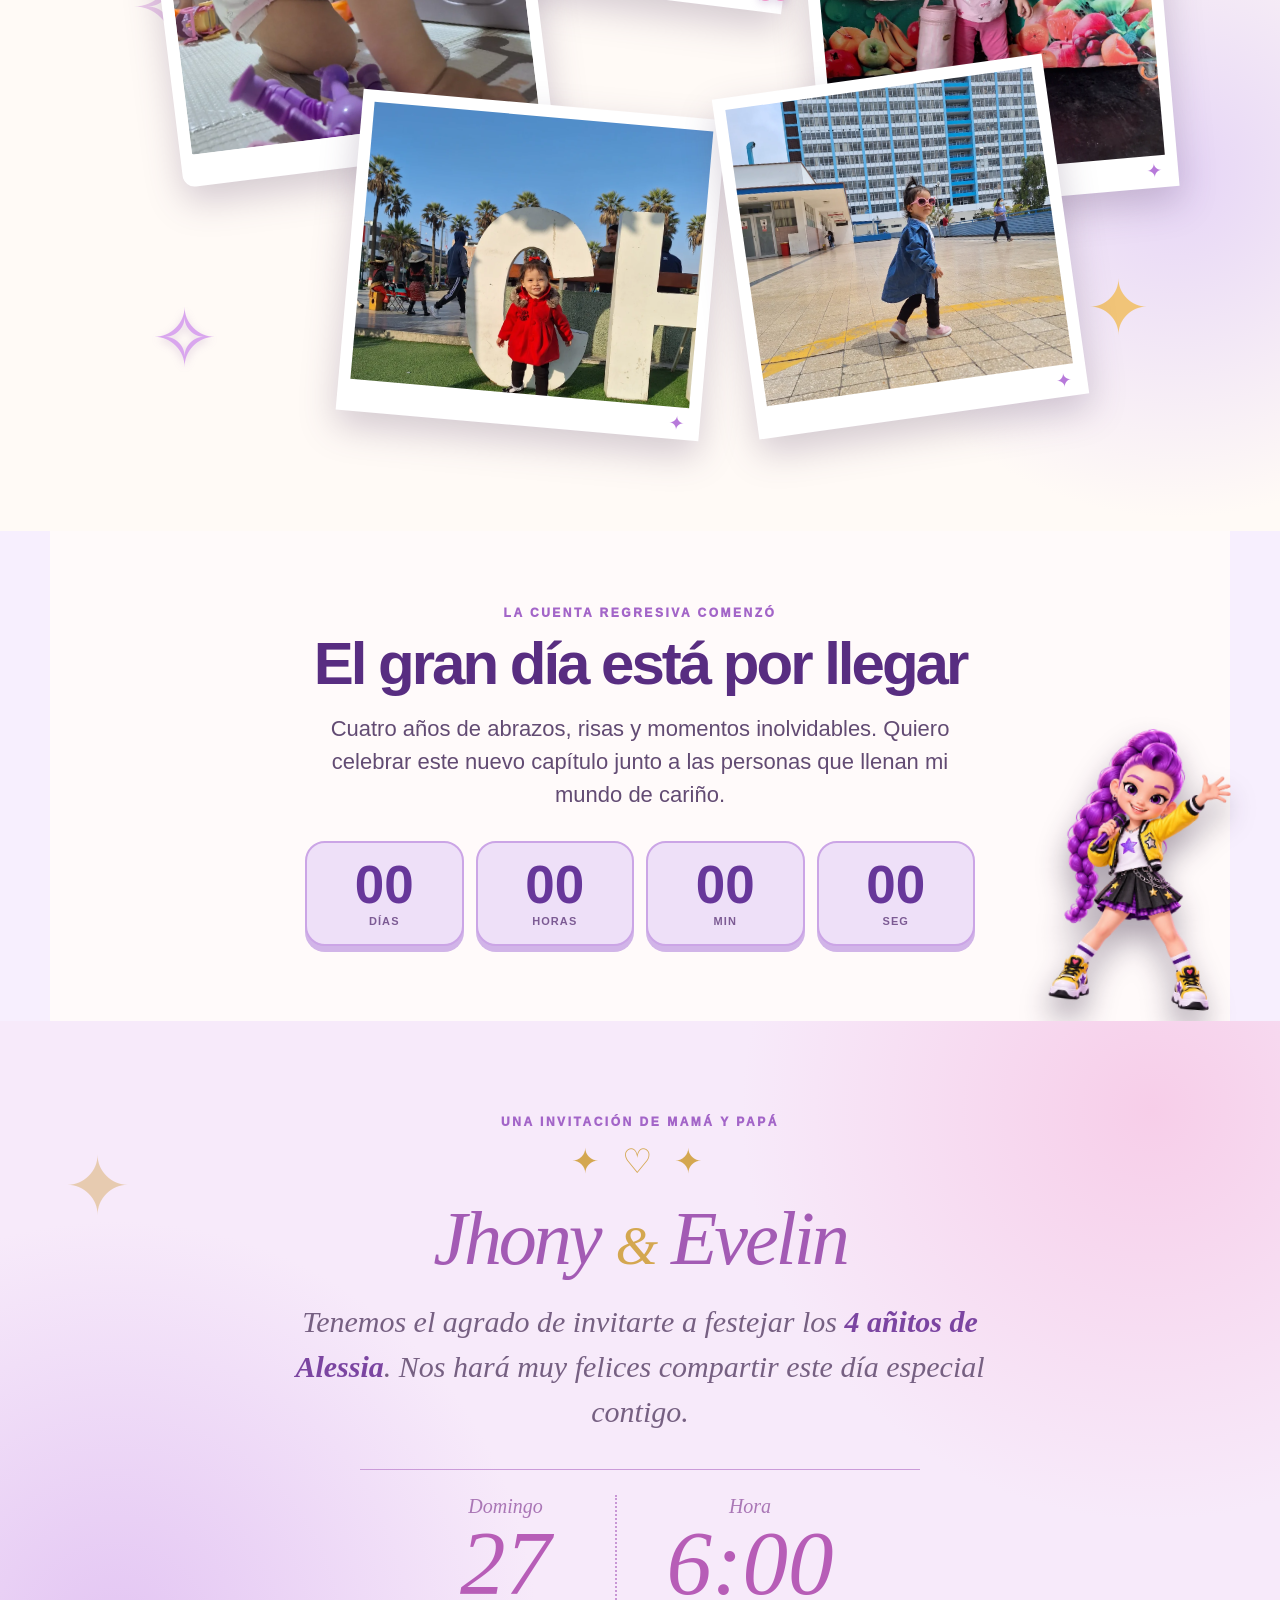
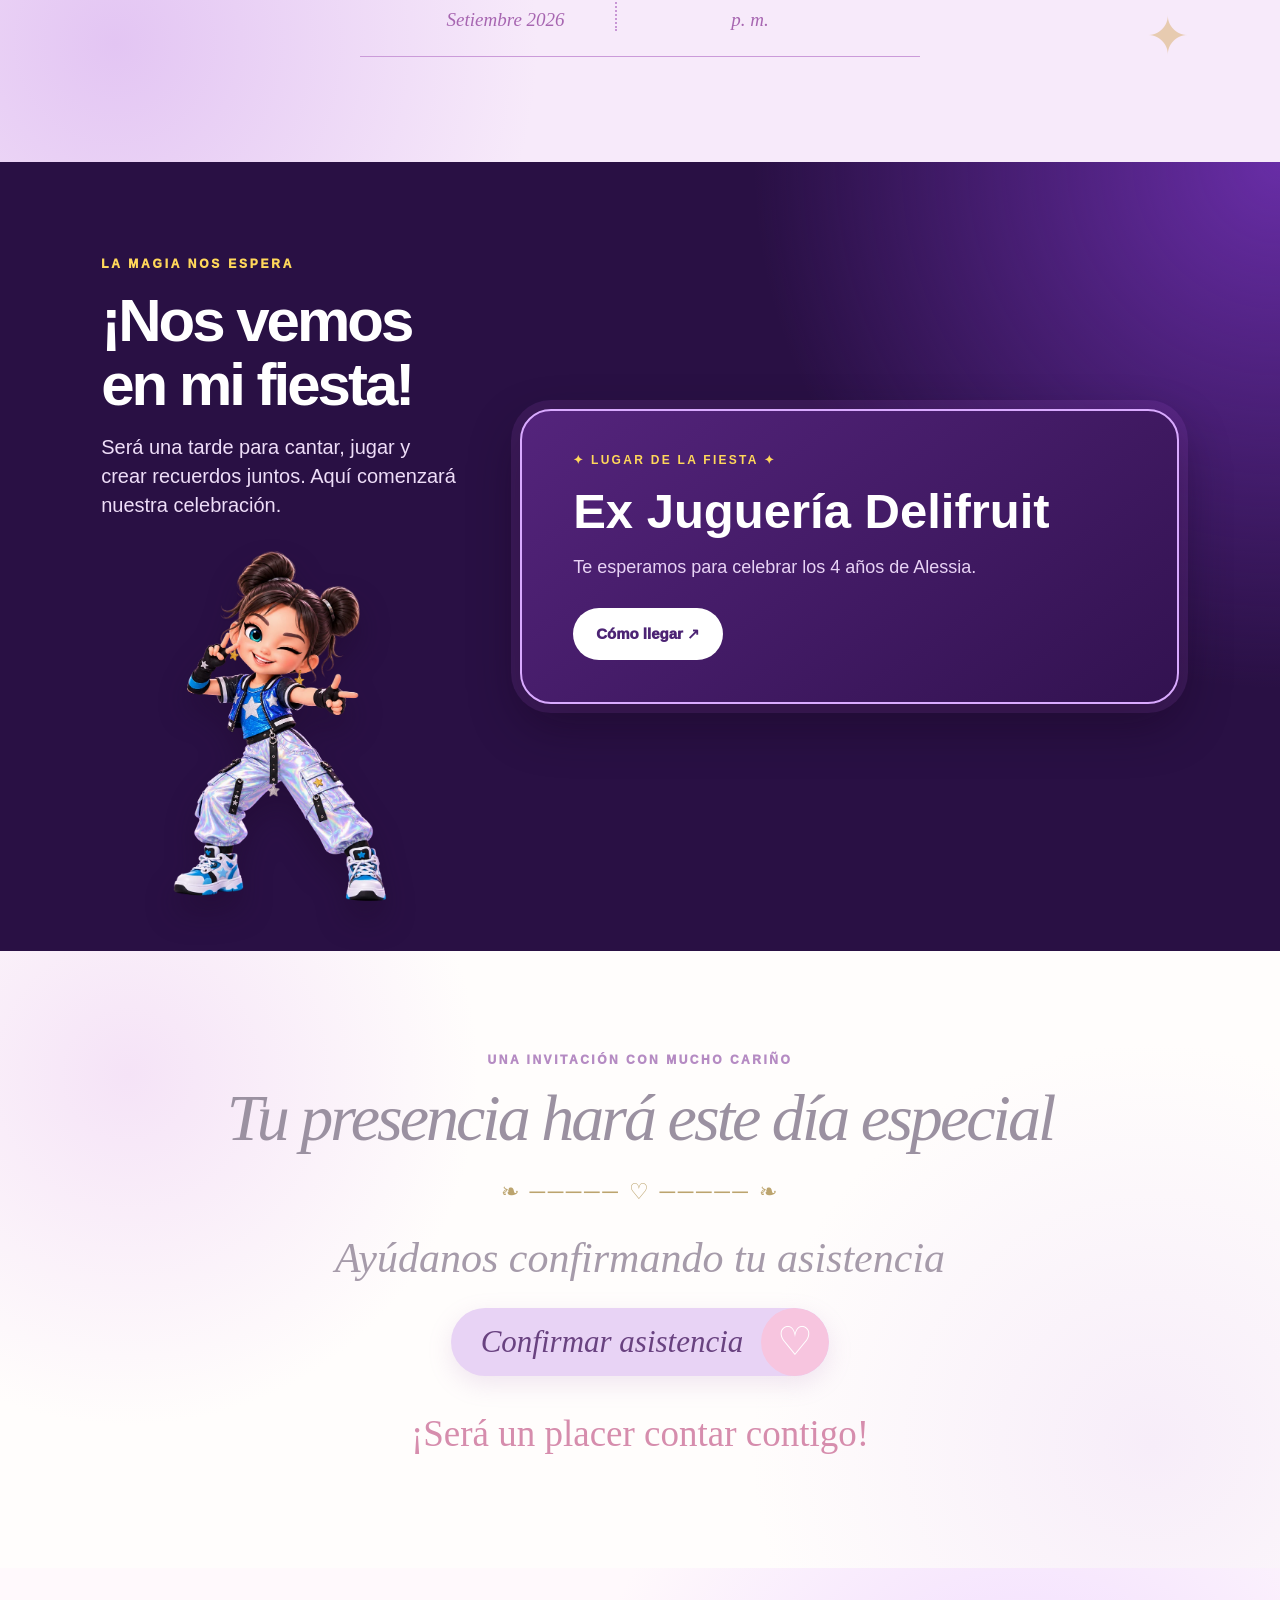
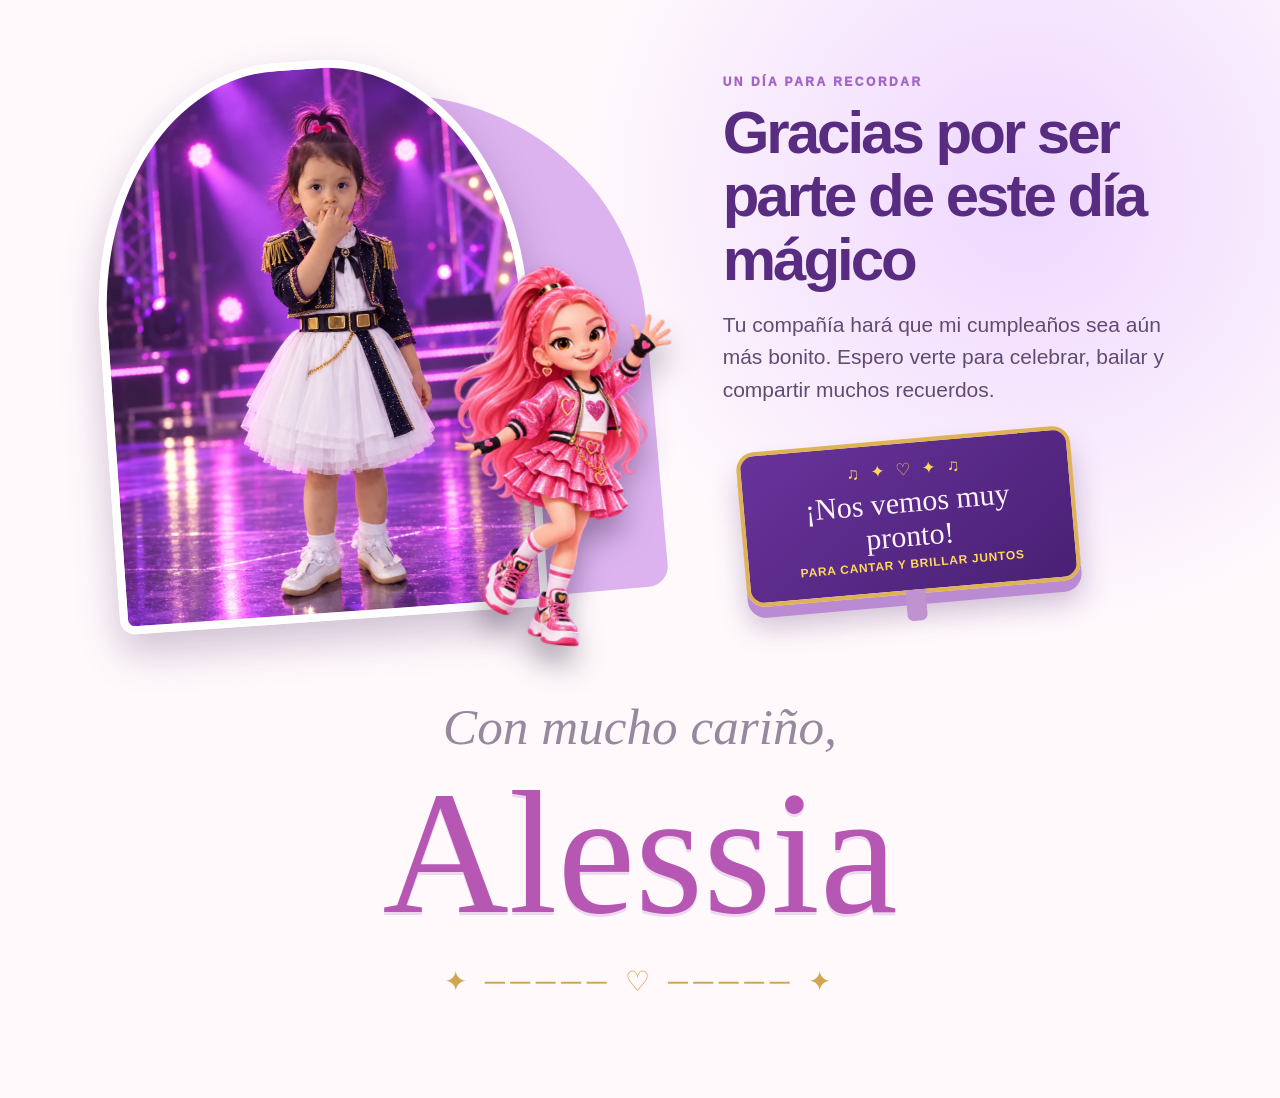
==== commit f7b47a16: "Agregar música a la invitación de Alessia" ====
--- a/invitacion.html
+++ b/invitacion.html
@@ -120,6 +120,9 @@
     </section>
   </main>
   <div class="lightbox" id="lightbox" role="dialog" aria-modal="true" aria-label="Foto ampliada"><button type="button" aria-label="Cerrar foto">×</button><img alt=""></div>
+  <audio id="background-music" src="assets/audio/musica-invitacion.mp3" preload="auto" loop></audio>
+  <button class="music-toggle" id="music-toggle" type="button" aria-label="Activar música"><span aria-hidden="true">♫</span><span class="music-label">Activar música</span></button>
   <script src="invitation.js"></script>
+  <script src="music.js"></script>
 </body>
 </html>
--- a/styles.css
+++ b/styles.css
@@ -92,6 +92,7 @@
 .fan-sign{position:relative;display:grid;justify-items:center;gap:5px;width:min(100%,335px);margin:33px 0 12px 18px;padding:16px 20px 19px;border:4px solid #dfb355;border-radius:18px;background:linear-gradient(145deg,#68339b,#492074);box-shadow:0 11px 0 #ba8bd3,0 21px 28px #4b236344;transform:rotate(-5deg);text-align:center;color:#fff;isolation:isolate}.fan-sign::after{content:"";position:absolute;z-index:-1;left:calc(50% - 10px);top:100%;width:20px;height:31px;background:#bf93cf;border-radius:0 0 6px 6px}.fan-sign span{color:#ffd75a;font-size:17px;letter-spacing:.19em}.fan-sign strong{font-family:Segoe Script,Brush Script MT,cursive;color:#fff4fc;font-weight:400;font-size:clamp(22px,2.5vw,30px);line-height:1.12}.fan-sign small{font-size:12px;font-weight:900;letter-spacing:.06em;color:#ffd75a;text-transform:uppercase}
 .farewell-signature{text-align:center;padding-top:70px}.farewell-signature span{display:block;font:italic clamp(28px,4vw,55px)/1.2 Georgia,serif;color:#96899e}.farewell-signature strong{display:block;font-family:Segoe Script,Brush Script MT,cursive;font-size:clamp(78px,14vw,175px);line-height:1.1;font-weight:400;color:#b657b3;text-shadow:0 3px 0 #eed8ef}.farewell-signature div{font:clamp(18px,2.4vw,28px) Georgia,serif;letter-spacing:.2em;color:#d3a553;margin:15px 0 0}
 .lightbox{position:fixed;inset:0;z-index:30;background:#0c0315ed;display:none;align-items:center;justify-content:center;padding:18px}.lightbox.open{display:flex}.lightbox img{max-height:87vh;max-width:100%;object-fit:contain;border-radius:8px}.lightbox button{position:absolute;right:16px;top:16px;width:44px;height:44px;border-radius:50%;border:0;background:#fff;color:#351649;font-size:25px;cursor:pointer}
+.music-toggle{position:fixed;right:calc(16px + env(safe-area-inset-right));bottom:calc(16px + env(safe-area-inset-bottom));z-index:25;display:flex;align-items:center;gap:9px;border:1px solid #ffffff88;border-radius:999px;padding:10px 15px;background:#3b195fd9;color:#fff;box-shadow:0 7px 24px #17092e77;font:700 13px/1.2 Arial,sans-serif;cursor:pointer;backdrop-filter:blur(10px)}.music-toggle span:first-child{font-size:19px;line-height:1}.music-toggle.is-playing{background:#6c3294e8}.music-toggle:focus-visible{outline:3px solid #ffd970;outline-offset:3px}
 @media(max-width:900px){.hero-inner{grid-template-columns:.9fr 1.1fr;gap:24px}.hero-text h1{font-size:clamp(64px,9vw,90px)}.hero-photo{min-height:500px}.details-grid{grid-template-columns:1fr}.details-title{text-align:center;max-width:600px;margin:auto}.event-card{max-width:650px;margin:auto}.warrior-blue{margin:20px auto 0;width:195px}.warrior-purple{width:130px;right:-20px;bottom:0}.farewell-grid{gap:20px}.farewell-visual{min-height:450px}.farewell-photo{height:450px}}
 @media(max-width:640px){.cover{padding:35px 18px}.cover-head h1{font-size:clamp(49px,12vw,70px)}.envelope-button{width:min(90vw,440px);height:290px;min-height:0}.cover-prompt{margin-top:20px}.invite-hero{min-height:0}.hero-inner{min-height:0;display:flex;flex-direction:column-reverse;gap:0;padding:0}.hero-photo{width:100%;min-height:0;height:min(70svh,620px);border:0;border-radius:0;box-shadow:none}.hero-photo img{object-position:center 17%}.hero-photo::after{height:36%;background:linear-gradient(transparent,#200c3e)}.hero-spark{display:none}.hero-text{width:100%;margin-top:-90px;padding:0 22px 49px;text-align:center}.hero-text h1{font-size:clamp(67px,17vw,103px)}.hero-text h1 span{font-size:.43em}.hero-text p{font-size:20px;margin:0 auto 20px}.hero-date{font-size:12px}.intro-section,.details-section,.moments-section,.rsvp-section{padding-top:60px;padding-bottom:70px}.countdown{gap:7px}.time-box{padding:13px 3px;border-radius:14px}.time-box strong{font-size:29px}.time-box small{font-size:9px}.details-title p{font-size:18px}.event-card{padding:38px 22px 28px;margin-top:32px}.trio-badge{right:-8px;top:-32px;width:120px}.event-date strong{font-size:79px}.event-date span{font-size:15px}.event-row{font-size:18px}.scrapbook{display:grid;grid-template-columns:repeat(2,minmax(0,1fr));gap:12px;height:auto;margin:35px 8px 0;align-items:start}.scrapbook::before,.scrapbook::after{display:none}.shot,.shot:nth-of-type(n){position:relative;left:auto;right:auto;top:auto;bottom:auto;width:auto;height:auto;aspect-ratio:4/5;padding:8px 8px 25px;border-radius:3px}.shot img,.shot:nth-of-type(1) img{border-radius:0}.shot:nth-of-type(1){grid-column:1/-1;width:72%;aspect-ratio:4/4.8;justify-self:start;border-radius:45% 45% 3px 3px}.shot:nth-of-type(1) img{border-radius:45% 45% 0 0}.shot:nth-of-type(2){margin-top:-55px;justify-self:end;width:85%;z-index:4}.shot:nth-of-type(3){margin-top:20px}.shot:nth-of-type(4){margin-top:-30px}.shot:nth-of-type(5){margin-top:18px}.tape{width:68px;height:20px;left:60%;top:32%;}.sticker.one{top:51%;right:3%;font-size:35px}.sticker.two{bottom:24%;left:36%;font-size:43px}.rsvp-section .btn{min-width:0;width:100%;max-width:340px}}
 @media(max-width:370px){.envelope-button{height:250px}.letter strong{font-size:19px}.hero-photo{height:62svh}.hero-text{margin-top:-75px}.event-date strong{font-size:65px}.trio-badge{width:105px}.shot:nth-of-type(1){width:82%}}
